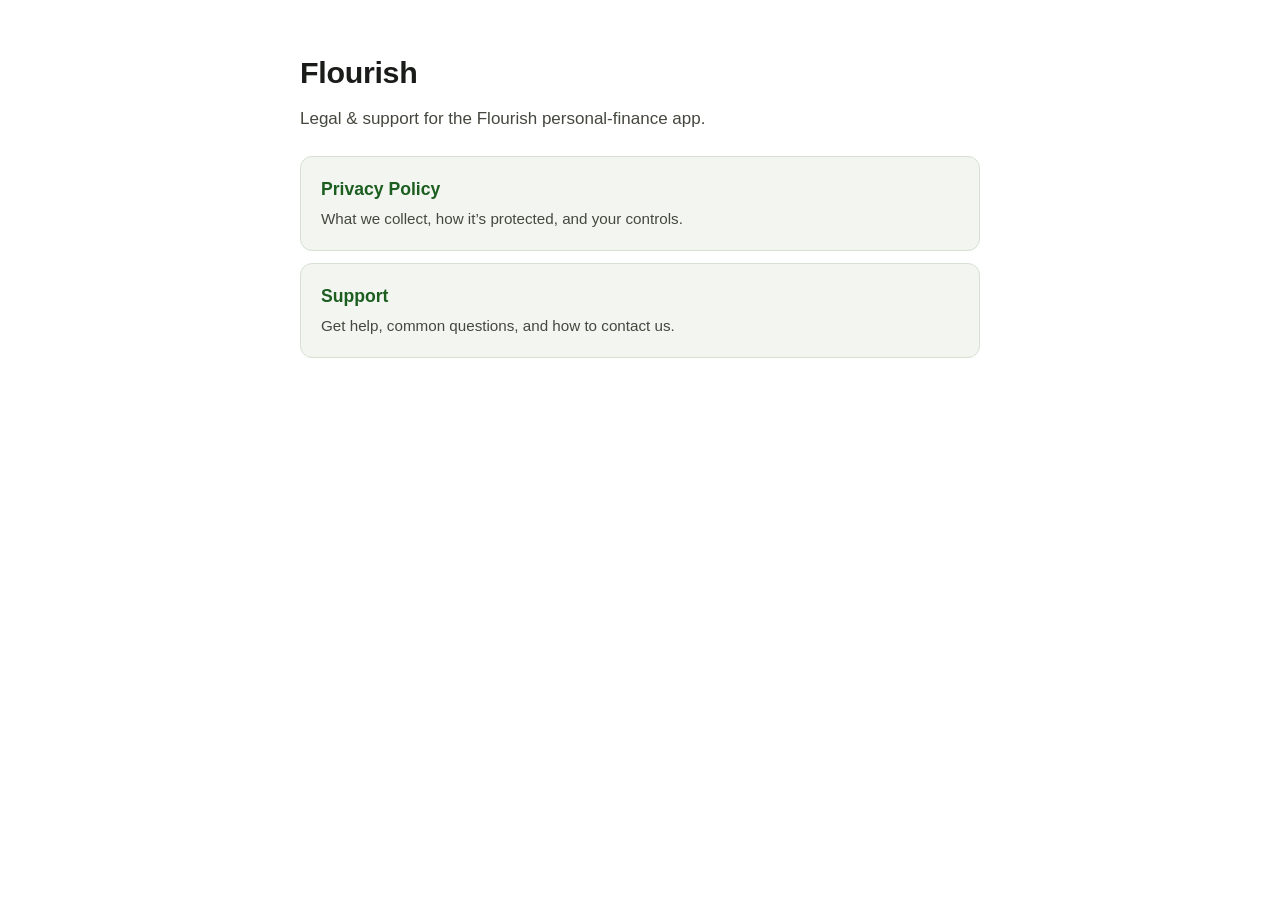
==== index.html @ 2853cb95 "docs: add Flourish privacy policy & support pages Co-Authored-By: Claude Opus 4.8 (1M context) <nore" ====
<!doctype html>
<html lang="en-AU">
<head>
<meta charset="utf-8">
<meta name="viewport" content="width=device-width, initial-scale=1">
<title>Flourish — Legal</title>
<meta name="description" content="Privacy policy and support for the Flourish personal-finance app.">
<style>
  :root {
    --bg: #ffffff; --fg: #1a1c19; --muted: #44483f;
    --accent: #1b5e20; --card: #f3f6f0; --border: #d7e0d2;
  }
  @media (prefers-color-scheme: dark) {
    :root {
      --bg: #11140f; --fg: #e2e3dc; --muted: #b9c0b2;
      --accent: #7fd28a; --card: #1b1f18; --border: #2c3327;
    }
  }
  * { box-sizing: border-box; }
  body {
    margin: 0; background: var(--bg); color: var(--fg);
    font: 17px/1.6 -apple-system, BlinkMacSystemFont, "Segoe UI", Roboto, Helvetica, Arial, sans-serif;
  }
  main { max-width: 720px; margin: 0 auto; padding: 48px 20px; }
  h1 { font-size: 1.9rem; margin: 0 0 8px; letter-spacing: -0.01em; }
  p { color: var(--muted); margin: 0 0 24px; }
  a.card {
    display: block; text-decoration: none; color: var(--fg);
    background: var(--card); border: 1px solid var(--border);
    border-radius: 12px; padding: 18px 20px; margin-bottom: 12px;
  }
  a.card strong { color: var(--accent); display: block; font-size: 1.1rem; margin-bottom: 2px; }
  a.card span { color: var(--muted); font-size: 0.95rem; }
</style>
</head>
<body>
<main>
  <h1>Flourish</h1>
  <p>Legal &amp; support for the Flourish personal-finance app.</p>
  <a class="card" href="privacy-policy.html">
    <strong>Privacy Policy</strong>
    <span>What we collect, how it&rsquo;s protected, and your controls.</span>
  </a>
  <a class="card" href="support.html">
    <strong>Support</strong>
    <span>Get help, common questions, and how to contact us.</span>
  </a>
</main>
</body>
</html>
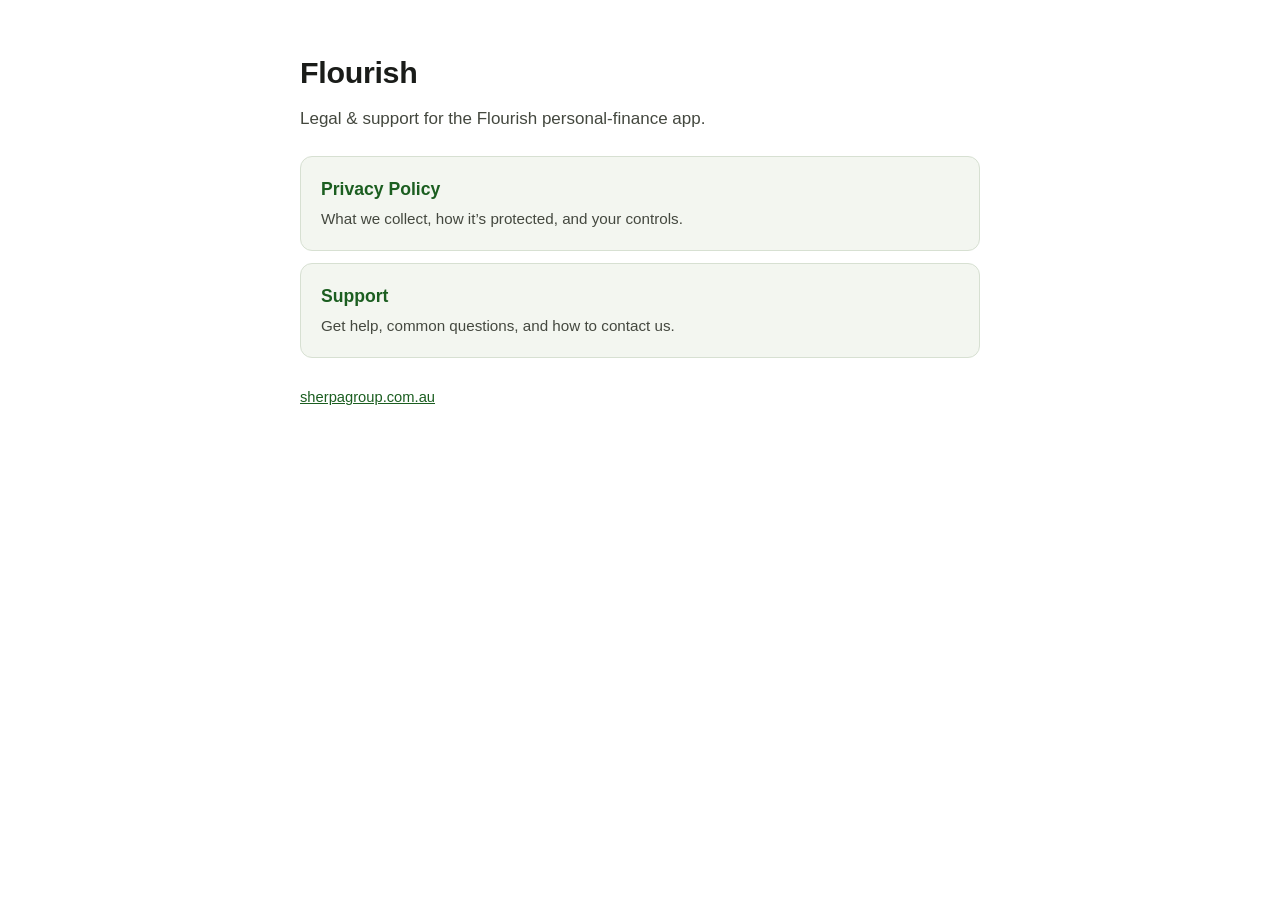
==== commit dc3a2272: "docs: set support email + link main site Co-Authored-By: Claude Opus 4.8 (1M context) <noreply@anthr" ====
--- a/index.html
+++ b/index.html
@@ -45,6 +45,9 @@
     <strong>Support</strong>
     <span>Get help, common questions, and how to contact us.</span>
   </a>
+  <p style="margin-top:28px;color:var(--muted);font-size:0.92rem">
+    <a href="https://sherpagroup.com.au" style="color:var(--accent)">sherpagroup.com.au</a>
+  </p>
 </main>
 </body>
 </html>
